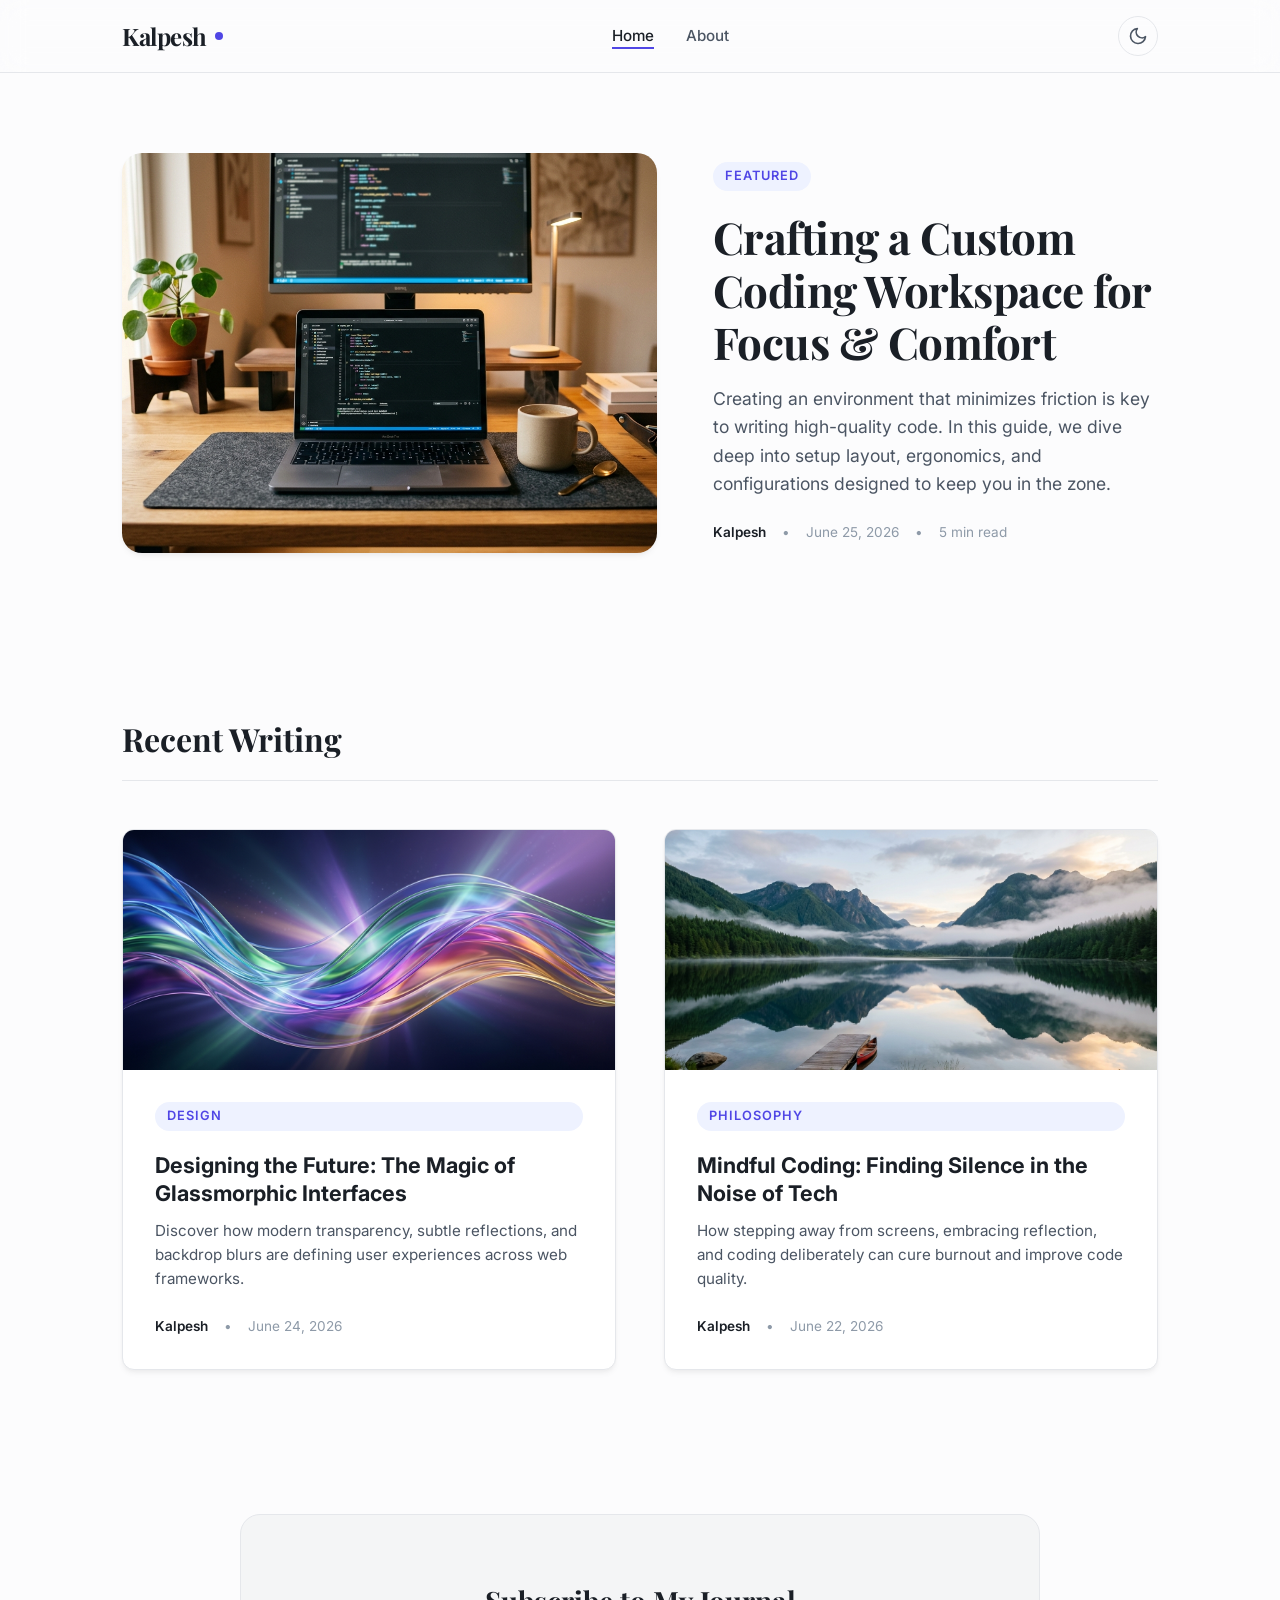
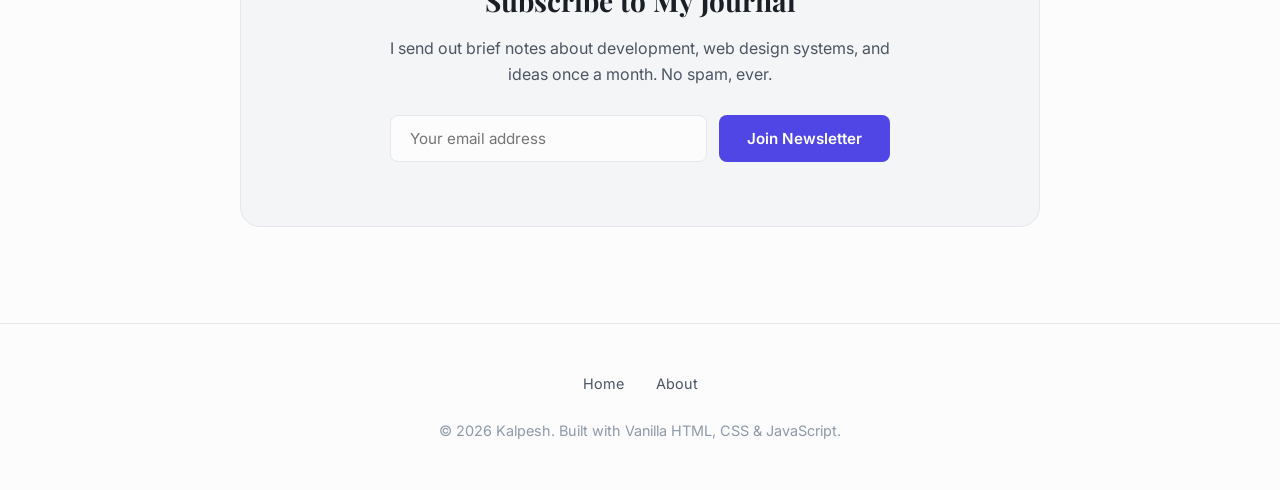
==== index.html @ 5a61e892 "Initial commit: Personal blog site setup with theme toggle" ====
<!DOCTYPE html>
<html lang="en" data-theme="light">
<head>
    <meta charset="UTF-8">
    <meta name="viewport" content="width=device-width, initial-scale=1.0">
    <title>Kalpesh's Journal — Insights & Adventures</title>
    <meta name="description" content="A personal space where I write about technology, coding adventures, minimalist design, and personal growth. Join the journey.">
    
    <!-- CSS Stylesheet -->
    <link rel="stylesheet" href="css/style.css">
</head>
<body>

    <!-- Header & Navigation -->
    <header>
        <div class="container nav-container">
            <a href="index.html" class="logo" id="header-logo">
                Kalpesh<span class="logo-dot"></span>
            </a>
            
            <nav>
                <ul class="nav-links">
                    <li><a href="index.html" class="active">Home</a></li>
                    <li><a href="about.html">About</a></li>
                </ul>
            </nav>
            
            <div class="controls">
                <button class="theme-btn" id="theme-toggle" aria-label="Toggle theme">
                    <!-- Sun Icon (for dark theme) -->
                    <svg class="sun-icon" viewBox="0 0 24 24">
                        <circle cx="12" cy="12" r="5"></circle>
                        <line x1="12" y1="1" x2="12" y2="3"></line>
                        <line x1="12" y1="21" x2="12" y2="23"></line>
                        <line x1="4.22" y1="4.22" x2="5.64" y2="5.64"></line>
                        <line x1="18.36" y1="18.36" x2="19.78" y2="19.78"></line>
                        <line x1="1" y1="12" x2="3" y2="12"></line>
                        <line x1="21" y1="12" x2="23" y2="12"></line>
                        <line x1="4.22" y1="19.78" x2="5.64" y2="18.36"></line>
                        <line x1="18.36" y1="5.64" x2="19.78" y2="4.22"></line>
                    </svg>
                    <!-- Moon Icon (for light theme) -->
                    <svg class="moon-icon" viewBox="0 0 24 24">
                        <path d="M21 12.79A9 9 0 1 1 11.21 3 7 7 0 0 0 21 12.79z"></path>
                    </svg>
                </button>
            </div>
        </div>
    </header>

    <!-- Main Content -->
    <main class="container">
        
        <!-- Featured/Hero Section -->
        <section class="section" id="featured-section">
            <div class="hero-wrapper">
                <div class="hero-img-box">
                    <a href="posts/getting-started.html">
                        <img src="images/featured.jpg" alt="Minimalist Coding Setup" id="featured-img">
                    </a>
                </div>
                <div class="hero-content">
                    <span class="post-meta-tag">Featured</span>
                    <h1><a href="posts/getting-started.html">Crafting a Custom Coding Workspace for Focus & Comfort</a></h1>
                    <p>Creating an environment that minimizes friction is key to writing high-quality code. In this guide, we dive deep into setup layout, ergonomics, and configurations designed to keep you in the zone.</p>
                    <div class="meta-info">
                        <span class="meta-author">Kalpesh</span>
                        <span class="meta-dot">&bull;</span>
                        <span class="meta-date">June 25, 2026</span>
                        <span class="meta-dot">&bull;</span>
                        <span class="meta-read">5 min read</span>
                    </div>
                </div>
            </div>
        </section>

        <!-- Grid Section for Recent Posts -->
        <section class="section" id="recent-posts-section">
            <div class="section-title-wrap">
                <h2 class="section-title">Recent Writing</h2>
            </div>
            
            <div class="posts-grid">
                <!-- Post 1 -->
                <article class="post-card" id="post-card-1">
                    <div class="card-img-box">
                        <a href="posts/designing-future.html">
                            <img src="images/post1.jpg" alt="Abstract designs and light beams" id="post-img-1">
                        </a>
                    </div>
                    <div class="card-body">
                        <span class="post-meta-tag">Design</span>
                        <h3><a href="posts/designing-future.html">Designing the Future: The Magic of Glassmorphic Interfaces</a></h3>
                        <p>Discover how modern transparency, subtle reflections, and backdrop blurs are defining user experiences across web frameworks.</p>
                        <div class="meta-info">
                            <span class="meta-author">Kalpesh</span>
                            <span class="meta-dot">&bull;</span>
                            <span class="meta-date">June 24, 2026</span>
                        </div>
                    </div>
                </article>

                <!-- Post 2 -->
                <article class="post-card" id="post-card-2">
                    <div class="card-img-box">
                        <a href="posts/mindful-coding.html">
                            <img src="images/post2.jpg" alt="Mountain reflecting in lake" id="post-img-2">
                        </a>
                    </div>
                    <div class="card-body">
                        <span class="post-meta-tag">Philosophy</span>
                        <h3><a href="posts/mindful-coding.html">Mindful Coding: Finding Silence in the Noise of Tech</a></h3>
                        <p>How stepping away from screens, embracing reflection, and coding deliberately can cure burnout and improve code quality.</p>
                        <div class="meta-info">
                            <span class="meta-author">Kalpesh</span>
                            <span class="meta-dot">&bull;</span>
                            <span class="meta-date">June 22, 2026</span>
                        </div>
                    </div>
                </article>
            </div>
        </section>

        <!-- Newsletter Subscription -->
        <section class="newsletter-section" id="newsletter-section">
            <h3>Subscribe to My Journal</h3>
            <p>I send out brief notes about development, web design systems, and ideas once a month. No spam, ever.</p>
            <form class="newsletter-form" id="newsletter-form" onsubmit="event.preventDefault(); alert('Thanks for subscribing!'); this.reset();">
                <input type="email" class="newsletter-input" placeholder="Your email address" required aria-label="Email Address">
                <button type="submit" class="btn-primary">Join Newsletter</button>
            </form>
        </section>
        
    </main>

    <!-- Footer -->
    <footer>
        <div class="container">
            <ul class="footer-links">
                <li><a href="index.html">Home</a></li>
                <li><a href="about.html">About</a></li>
            </ul>
            <p>&copy; 2026 Kalpesh. Built with Vanilla HTML, CSS & JavaScript.</p>
        </div>
    </footer>

    <!-- JS Logic -->
    <script src="js/main.js"></script>
</body>
</html>
---- css/style.css ----
/* 
   Central Stylesheet for Personal Blog
   Features: Light & Dark Theme, Fluid Typography, Micro-animations, and Modern Clean Layout
*/

/* --- Google Fonts --- */
@import url('https://fonts.googleapis.com/css2?family=Inter:wght@300;400;500;600;700;800&family=Playfair+Display:ital,wght@0,600;0,700;1,400&display=swap');

/* --- Design Tokens (CSS Variables) --- */
:root {
    /* Fonts */
    --font-sans: 'Inter', -apple-system, BlinkMacSystemFont, "Segoe UI", Roboto, Helvetica, Arial, sans-serif;
    --font-serif: 'Playfair Display', Georgia, Cambria, "Times New Roman", Times, serif;

    /* Light Theme Palette */
    --bg-primary: #fcfcfd;
    --bg-secondary: #f4f5f6;
    --bg-card: #ffffff;
    --text-primary: #1a1f26;
    --text-secondary: #4b5563;
    --text-muted: #8e9aa8;
    --accent: #5046e5;
    --accent-hover: #3b31c4;
    --accent-light: #eef2ff;
    --border-color: #e5e7eb;
    --shadow: 0 4px 6px -1px rgba(0, 0, 0, 0.05), 0 2px 4px -1px rgba(0, 0, 0, 0.03);
    --shadow-hover: 0 20px 25px -5px rgba(0, 0, 0, 0.1), 0 10px 10px -5px rgba(0, 0, 0, 0.04);
    
    /* Layout Constants */
    --radius-sm: 8px;
    --radius-md: 12px;
    --radius-lg: 20px;
    --transition-speed: 0.3s;
    --transition-curve: cubic-bezier(0.16, 1, 0.3, 1);
}

/* Dark Theme Palette overrides */
[data-theme="dark"] {
    --bg-primary: #0a0e17;
    --bg-secondary: #131924;
    --bg-card: #182030;
    --text-primary: #f3f4f6;
    --text-secondary: #9ca3af;
    --text-muted: #6b7280;
    --accent: #818cf8;
    --accent-hover: #6366f1;
    --accent-light: #1e2238;
    --border-color: #242f41;
    --shadow: 0 4px 6px -1px rgba(0, 0, 0, 0.3), 0 2px 4px -1px rgba(0, 0, 0, 0.2);
    --shadow-hover: 0 20px 25px -5px rgba(0, 0, 0, 0.5), 0 10px 10px -5px rgba(0, 0, 0, 0.3);
}

/* --- Base & Reset Styles --- */
* {
    margin: 0;
    padding: 0;
    box-sizing: border-box;
}

body {
    background-color: var(--bg-primary);
    color: var(--text-primary);
    font-family: var(--font-sans);
    line-height: 1.6;
    transition: background-color var(--transition-speed) var(--transition-curve), 
                color var(--transition-speed) var(--transition-curve);
    -webkit-font-smoothing: antialiased;
    overflow-x: hidden;
}

a {
    color: inherit;
    text-decoration: none;
    transition: color var(--transition-speed) var(--transition-curve);
}

img {
    max-width: 100%;
    height: auto;
    display: block;
}

/* --- Layout Structure --- */
.container {
    max-width: 1100px;
    margin: 0 auto;
    padding: 0 2rem;
}

.section {
    padding: 5rem 0;
}

/* --- Header & Navigation --- */
header {
    position: sticky;
    top: 0;
    z-index: 100;
    background-color: rgba(var(--bg-primary), 0.8);
    backdrop-filter: blur(12px);
    -webkit-backdrop-filter: blur(12px);
    border-bottom: 1px solid var(--border-color);
    transition: background-color var(--transition-speed), border-color var(--transition-speed);
}

/* Re-apply background color correctly with alpha using RGB variable if needed, or simply fallback to variable */
header.sticky-scrolled {
    box-shadow: var(--shadow);
}

.nav-container {
    display: flex;
    justify-content: space-between;
    align-items: center;
    height: 4.5rem;
}

.logo {
    font-family: var(--font-serif);
    font-size: 1.5rem;
    font-weight: 700;
    letter-spacing: -0.5px;
    display: flex;
    align-items: center;
    gap: 0.5rem;
}

.logo-dot {
    width: 8px;
    height: 8px;
    background-color: var(--accent);
    border-radius: 50%;
    display: inline-block;
}

.nav-links {
    display: flex;
    align-items: center;
    gap: 2rem;
    list-style: none;
}

.nav-links a {
    font-size: 0.95rem;
    font-weight: 500;
    color: var(--text-secondary);
    position: relative;
    padding: 0.25rem 0;
}

.nav-links a:hover, 
.nav-links a.active {
    color: var(--text-primary);
}

.nav-links a::after {
    content: '';
    position: absolute;
    bottom: 0;
    left: 0;
    width: 0;
    height: 2px;
    background-color: var(--accent);
    transition: width var(--transition-speed) var(--transition-curve);
}

.nav-links a:hover::after, 
.nav-links a.active::after {
    width: 100%;
}

.controls {
    display: flex;
    align-items: center;
    gap: 1rem;
}

/* Theme Toggle Button */
.theme-btn {
    background: none;
    border: 1px solid var(--border-color);
    color: var(--text-secondary);
    cursor: pointer;
    width: 2.5rem;
    height: 2.5rem;
    border-radius: 50%;
    display: flex;
    align-items: center;
    justify-content: center;
    transition: all var(--transition-speed) var(--transition-curve);
}

.theme-btn:hover {
    color: var(--text-primary);
    border-color: var(--text-primary);
    background-color: var(--bg-secondary);
}

.theme-btn svg {
    width: 1.25rem;
    height: 1.25rem;
    fill: none;
    stroke: currentColor;
    stroke-width: 2;
    stroke-linecap: round;
    stroke-linejoin: round;
}

.theme-btn .sun-icon {
    display: none;
}

[data-theme="dark"] .theme-btn .moon-icon {
    display: none;
}

[data-theme="dark"] .theme-btn .sun-icon {
    display: block;
}

/* Mobile Menu Toggle */
.menu-toggle {
    display: none;
    background: none;
    border: none;
    cursor: pointer;
    color: var(--text-primary);
    padding: 0.5rem;
}

/* --- Hero Section (Featured Post) --- */
.hero-wrapper {
    display: grid;
    grid-template-columns: 1.2fr 1fr;
    gap: 3.5rem;
    align-items: center;
}

.hero-img-box {
    border-radius: var(--radius-lg);
    overflow: hidden;
    box-shadow: var(--shadow);
    transition: transform var(--transition-speed) var(--transition-curve);
}

.hero-img-box img {
    width: 100%;
    height: 400px;
    object-fit: cover;
    transition: transform 0.6s var(--transition-curve);
}

.hero-img-box:hover img {
    transform: scale(1.03);
}

.post-meta-tag {
    display: inline-block;
    padding: 0.25rem 0.75rem;
    background-color: var(--accent-light);
    color: var(--accent);
    border-radius: 50px;
    font-size: 0.8rem;
    font-weight: 600;
    text-transform: uppercase;
    letter-spacing: 1px;
    margin-bottom: 1.25rem;
}

.hero-content h1 {
    font-family: var(--font-serif);
    font-size: 2.75rem;
    line-height: 1.2;
    font-weight: 700;
    margin-bottom: 1rem;
    letter-spacing: -0.5px;
}

.hero-content h1 a:hover {
    color: var(--accent);
}

.hero-content p {
    color: var(--text-secondary);
    font-size: 1.1rem;
    margin-bottom: 1.5rem;
}

.meta-info {
    display: flex;
    align-items: center;
    gap: 1rem;
    font-size: 0.85rem;
    color: var(--text-muted);
}

.meta-author {
    font-weight: 600;
    color: var(--text-primary);
}

/* --- Grid Section (Recent Posts) --- */
.section-title-wrap {
    display: flex;
    justify-content: space-between;
    align-items: flex-end;
    margin-bottom: 3rem;
    border-bottom: 1px solid var(--border-color);
    padding-bottom: 1rem;
}

.section-title {
    font-family: var(--font-serif);
    font-size: 2rem;
    font-weight: 700;
    position: relative;
}

.posts-grid {
    display: grid;
    grid-template-columns: repeat(2, 1fr);
    gap: 3rem;
}

.post-card {
    display: flex;
    flex-direction: column;
    background-color: var(--bg-card);
    border: 1px solid var(--border-color);
    border-radius: var(--radius-md);
    overflow: hidden;
    box-shadow: var(--shadow);
    transition: all var(--transition-speed) var(--transition-curve);
}

.post-card:hover {
    transform: translateY(-8px);
    box-shadow: var(--shadow-hover);
    border-color: transparent;
}

.card-img-box {
    overflow: hidden;
    height: 240px;
    position: relative;
}

.card-img-box img {
    width: 100%;
    height: 100%;
    object-fit: cover;
    transition: transform 0.5s var(--transition-curve);
}

.post-card:hover .card-img-box img {
    transform: scale(1.05);
}

.card-body {
    padding: 2rem;
    display: flex;
    flex-direction: column;
    flex-grow: 1;
}

.card-body h3 {
    font-family: var(--font-sans);
    font-size: 1.35rem;
    font-weight: 700;
    line-height: 1.3;
    margin-bottom: 0.75rem;
}

.card-body h3 a:hover {
    color: var(--accent);
}

.card-body p {
    color: var(--text-secondary);
    font-size: 0.95rem;
    margin-bottom: 1.5rem;
    flex-grow: 1;
}

/* --- About Page Layout --- */
.about-wrapper {
    display: grid;
    grid-template-columns: 1fr 1.5fr;
    gap: 4rem;
    align-items: flex-start;
}

.about-img-box {
    border-radius: var(--radius-lg);
    overflow: hidden;
    box-shadow: var(--shadow);
    position: sticky;
    top: 6rem;
}

.about-content h2 {
    font-family: var(--font-serif);
    font-size: 2.5rem;
    margin-bottom: 1.5rem;
}

.about-content p {
    color: var(--text-secondary);
    font-size: 1.1rem;
    margin-bottom: 1.5rem;
}

.about-stats {
    display: grid;
    grid-template-columns: repeat(3, 1fr);
    gap: 2rem;
    margin-top: 3rem;
    border-top: 1px solid var(--border-color);
    padding-top: 2rem;
}

.stat-item h4 {
    font-size: 2rem;
    font-weight: 800;
    color: var(--accent);
}

.stat-item p {
    font-size: 0.9rem;
    color: var(--text-muted);
    margin-top: 0.25rem;
}

/* --- Post Article Page --- */
.article-header {
    text-align: center;
    padding: 4rem 0 2rem 0;
    max-width: 800px;
    margin: 0 auto;
}

.article-header h1 {
    font-family: var(--font-serif);
    font-size: 3.25rem;
    line-height: 1.15;
    margin-bottom: 1.5rem;
    letter-spacing: -1px;
}

.article-header .meta-info {
    justify-content: center;
}

.article-hero-img {
    border-radius: var(--radius-lg);
    overflow: hidden;
    box-shadow: var(--shadow);
    margin-bottom: 3.5rem;
}

.article-hero-img img {
    width: 100%;
    max-height: 500px;
    object-fit: cover;
}

.article-body {
    max-width: 740px;
    margin: 0 auto;
    font-size: 1.125rem;
    line-height: 1.8;
    color: var(--text-secondary);
}

.article-body p {
    margin-bottom: 1.75rem;
}

.article-body h2, 
.article-body h3 {
    color: var(--text-primary);
    font-weight: 700;
    margin-top: 2.5rem;
    margin-bottom: 1rem;
}

.article-body h2 {
    font-family: var(--font-serif);
    font-size: 2rem;
    border-bottom: 1px solid var(--border-color);
    padding-bottom: 0.5rem;
}

.article-body h3 {
    font-size: 1.5rem;
}

.article-body blockquote {
    font-family: var(--font-serif);
    font-style: italic;
    font-size: 1.35rem;
    border-left: 4px solid var(--accent);
    padding-left: 1.5rem;
    margin: 2.5rem 0;
    color: var(--text-primary);
}

.article-body pre {
    background-color: var(--bg-secondary);
    padding: 1.5rem;
    border-radius: var(--radius-sm);
    overflow-x: auto;
    font-size: 0.95rem;
    border: 1px solid var(--border-color);
    margin: 2rem 0;
}

.article-body code {
    font-family: ui-monospace, SFMono-Regular, Menlo, Monaco, Consolas, monospace;
    font-size: 0.9em;
    background-color: var(--bg-secondary);
    padding: 0.15rem 0.35rem;
    border-radius: 4px;
}

.article-body pre code {
    background: none;
    padding: 0;
    font-size: inherit;
}

.article-body ul, 
.article-body ol {
    margin-bottom: 1.75rem;
    padding-left: 1.5rem;
}

.article-body li {
    margin-bottom: 0.5rem;
}

/* --- Footer & Newsletter --- */
.newsletter-section {
    background-color: var(--bg-secondary);
    border-radius: var(--radius-lg);
    padding: 4rem;
    text-align: center;
    max-width: 800px;
    margin: 4rem auto 0 auto;
    border: 1px solid var(--border-color);
}

.newsletter-section h3 {
    font-family: var(--font-serif);
    font-size: 1.75rem;
    margin-bottom: 0.75rem;
}

.newsletter-section p {
    color: var(--text-secondary);
    margin-bottom: 1.75rem;
    max-width: 500px;
    margin-left: auto;
    margin-right: auto;
}

.newsletter-form {
    display: flex;
    gap: 0.75rem;
    max-width: 500px;
    margin: 0 auto;
}

.newsletter-input {
    flex-grow: 1;
    padding: 0.8rem 1.2rem;
    border-radius: var(--radius-sm);
    border: 1px solid var(--border-color);
    background-color: var(--bg-primary);
    color: var(--text-primary);
    font-family: var(--font-sans);
    font-size: 0.95rem;
    transition: all var(--transition-speed) var(--transition-curve);
}

.newsletter-input:focus {
    outline: none;
    border-color: var(--accent);
    box-shadow: 0 0 0 3px rgba(80, 70, 229, 0.15);
}

.btn-primary {
    background-color: var(--accent);
    color: #ffffff;
    border: none;
    padding: 0.8rem 1.75rem;
    border-radius: var(--radius-sm);
    font-weight: 600;
    cursor: pointer;
    font-family: var(--font-sans);
    font-size: 0.95rem;
    transition: background-color var(--transition-speed) var(--transition-curve),
                transform var(--transition-speed) var(--transition-curve);
}

.btn-primary:hover {
    background-color: var(--accent-hover);
    transform: translateY(-1px);
}

footer {
    border-top: 1px solid var(--border-color);
    padding: 3rem 0;
    margin-top: 6rem;
    text-align: center;
    color: var(--text-muted);
    font-size: 0.9rem;
}

.footer-links {
    display: flex;
    justify-content: center;
    gap: 2rem;
    list-style: none;
    margin-bottom: 1.5rem;
}

.footer-links a {
    color: var(--text-secondary);
}

.footer-links a:hover {
    color: var(--text-primary);
}

/* --- Responsive Adaptations --- */
@media (max-width: 900px) {
    .hero-wrapper {
        grid-template-columns: 1fr;
        gap: 2rem;
    }
    
    .hero-img-box img {
        height: 300px;
    }
    
    .posts-grid {
        grid-template-columns: 1fr;
        gap: 2.5rem;
    }
    
    .about-wrapper {
        grid-template-columns: 1fr;
        gap: 2.5rem;
    }
    
    .about-img-box {
        position: relative;
        top: 0;
        max-width: 400px;
        margin: 0 auto;
    }
}

@media (max-width: 600px) {
    .container {
        padding: 0 1.25rem;
    }
    
    .section {
        padding: 3.5rem 0;
    }
    
    .hero-content h1 {
        font-size: 2.2rem;
    }
    
    .article-header h1 {
        font-size: 2.4rem;
    }
    
    .newsletter-section {
        padding: 2rem;
    }
    
    .newsletter-form {
        flex-direction: column;
    }
    
    .nav-links {
        display: none; /* In a production layout, we can build a mobile menu toggle toggle */
    }
    
    .menu-toggle {
        display: block;
    }
}
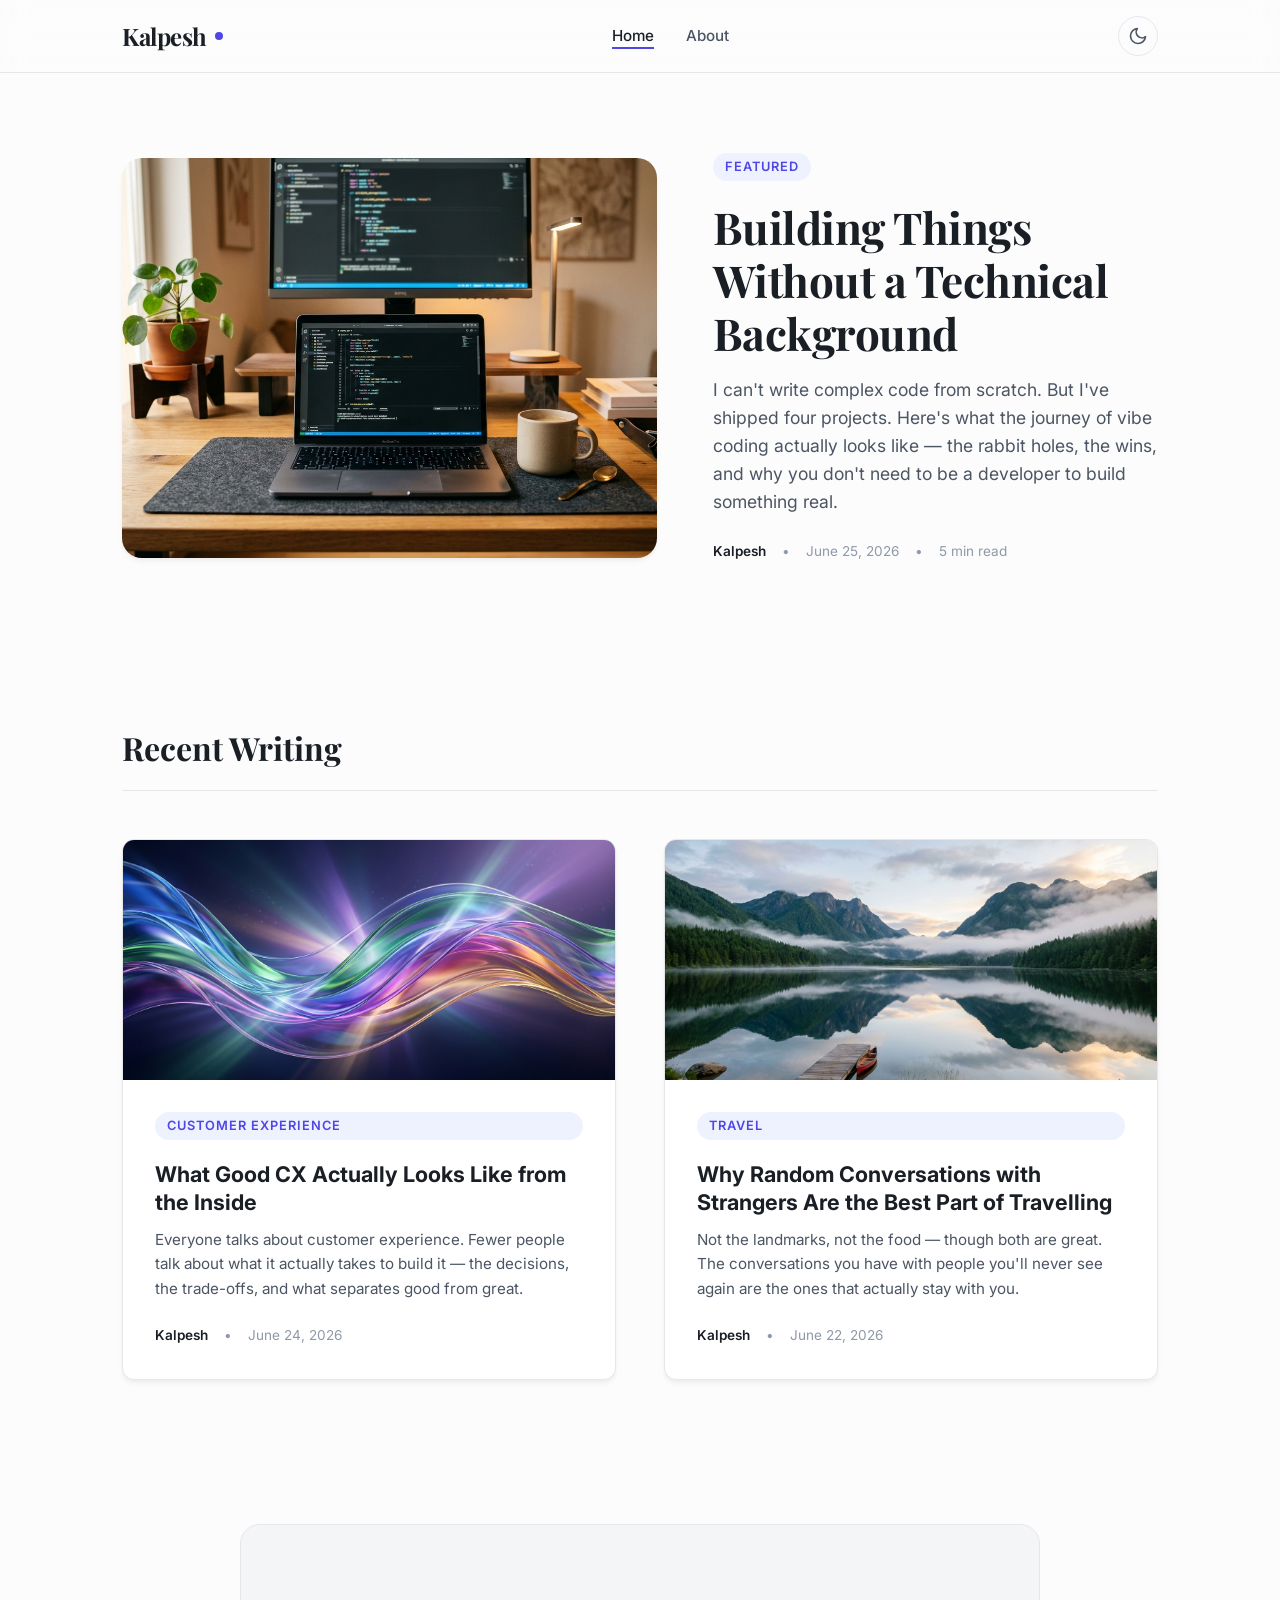
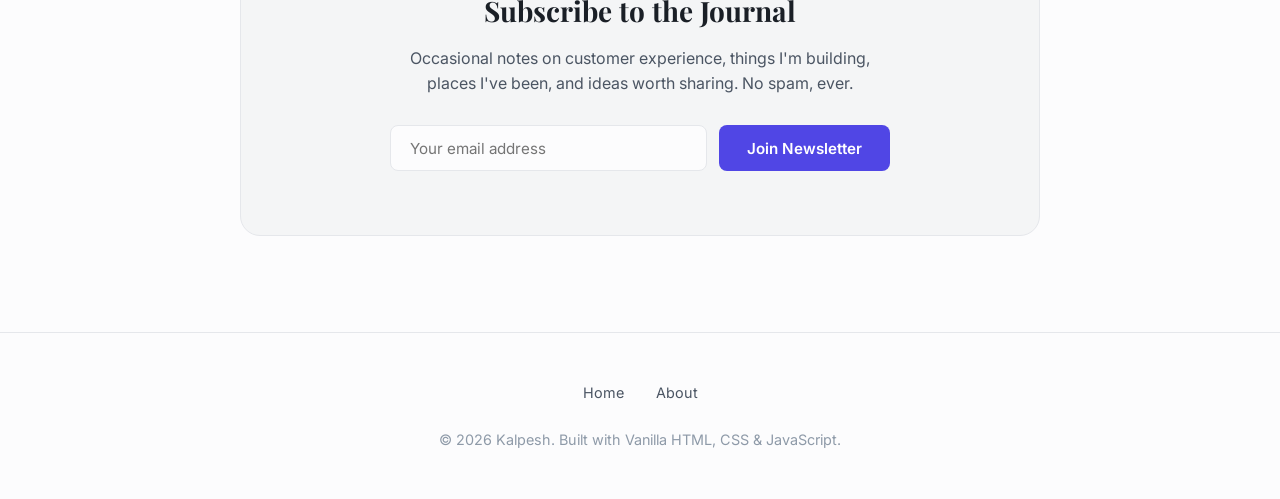
==== commit b26f29dc: "Update site with real bio, stats, and post topics Replace all placeholder content with actual detail" ====
--- a/index.html
+++ b/index.html
@@ -3,8 +3,8 @@
 <head>
     <meta charset="UTF-8">
     <meta name="viewport" content="width=device-width, initial-scale=1.0">
-    <title>Kalpesh's Journal — Insights & Adventures</title>
-    <meta name="description" content="A personal space where I write about technology, coding adventures, minimalist design, and personal growth. Join the journey.">
+    <title>Kalpesh Gohil — Journal</title>
+    <meta name="description" content="A personal space where I write about customer experience, vibe coding, travel, and lessons from everyday life.">
     
     <!-- CSS Stylesheet -->
     <link rel="stylesheet" href="css/style.css">
@@ -61,8 +61,8 @@
                 </div>
                 <div class="hero-content">
                     <span class="post-meta-tag">Featured</span>
-                    <h1><a href="posts/getting-started.html">Crafting a Custom Coding Workspace for Focus & Comfort</a></h1>
-                    <p>Creating an environment that minimizes friction is key to writing high-quality code. In this guide, we dive deep into setup layout, ergonomics, and configurations designed to keep you in the zone.</p>
+                    <h1><a href="posts/getting-started.html">Building Things Without a Technical Background</a></h1>
+                    <p>I can't write complex code from scratch. But I've shipped four projects. Here's what the journey of vibe coding actually looks like — the rabbit holes, the wins, and why you don't need to be a developer to build something real.</p>
                     <div class="meta-info">
                         <span class="meta-author">Kalpesh</span>
                         <span class="meta-dot">&bull;</span>
@@ -85,13 +85,13 @@
                 <article class="post-card" id="post-card-1">
                     <div class="card-img-box">
                         <a href="posts/designing-future.html">
-                            <img src="images/post1.jpg" alt="Abstract designs and light beams" id="post-img-1">
+                            <img src="images/post1.jpg" alt="Customer experience at work" id="post-img-1">
                         </a>
                     </div>
                     <div class="card-body">
-                        <span class="post-meta-tag">Design</span>
-                        <h3><a href="posts/designing-future.html">Designing the Future: The Magic of Glassmorphic Interfaces</a></h3>
-                        <p>Discover how modern transparency, subtle reflections, and backdrop blurs are defining user experiences across web frameworks.</p>
+                        <span class="post-meta-tag">Customer Experience</span>
+                        <h3><a href="posts/designing-future.html">What Good CX Actually Looks Like from the Inside</a></h3>
+                        <p>Everyone talks about customer experience. Fewer people talk about what it actually takes to build it — the decisions, the trade-offs, and what separates good from great.</p>
                         <div class="meta-info">
                             <span class="meta-author">Kalpesh</span>
                             <span class="meta-dot">&bull;</span>
@@ -104,13 +104,13 @@
                 <article class="post-card" id="post-card-2">
                     <div class="card-img-box">
                         <a href="posts/mindful-coding.html">
-                            <img src="images/post2.jpg" alt="Mountain reflecting in lake" id="post-img-2">
+                            <img src="images/post2.jpg" alt="Travel and new places" id="post-img-2">
                         </a>
                     </div>
                     <div class="card-body">
-                        <span class="post-meta-tag">Philosophy</span>
-                        <h3><a href="posts/mindful-coding.html">Mindful Coding: Finding Silence in the Noise of Tech</a></h3>
-                        <p>How stepping away from screens, embracing reflection, and coding deliberately can cure burnout and improve code quality.</p>
+                        <span class="post-meta-tag">Travel</span>
+                        <h3><a href="posts/mindful-coding.html">Why Random Conversations with Strangers Are the Best Part of Travelling</a></h3>
+                        <p>Not the landmarks, not the food — though both are great. The conversations you have with people you'll never see again are the ones that actually stay with you.</p>
                         <div class="meta-info">
                             <span class="meta-author">Kalpesh</span>
                             <span class="meta-dot">&bull;</span>
@@ -123,8 +123,8 @@
 
         <!-- Newsletter Subscription -->
         <section class="newsletter-section" id="newsletter-section">
-            <h3>Subscribe to My Journal</h3>
-            <p>I send out brief notes about development, web design systems, and ideas once a month. No spam, ever.</p>
+            <h3>Subscribe to the Journal</h3>
+            <p>Occasional notes on customer experience, things I'm building, places I've been, and ideas worth sharing. No spam, ever.</p>
             <form class="newsletter-form" id="newsletter-form" onsubmit="event.preventDefault(); alert('Thanks for subscribing!'); this.reset();">
                 <input type="email" class="newsletter-input" placeholder="Your email address" required aria-label="Email Address">
                 <button type="submit" class="btn-primary">Join Newsletter</button>
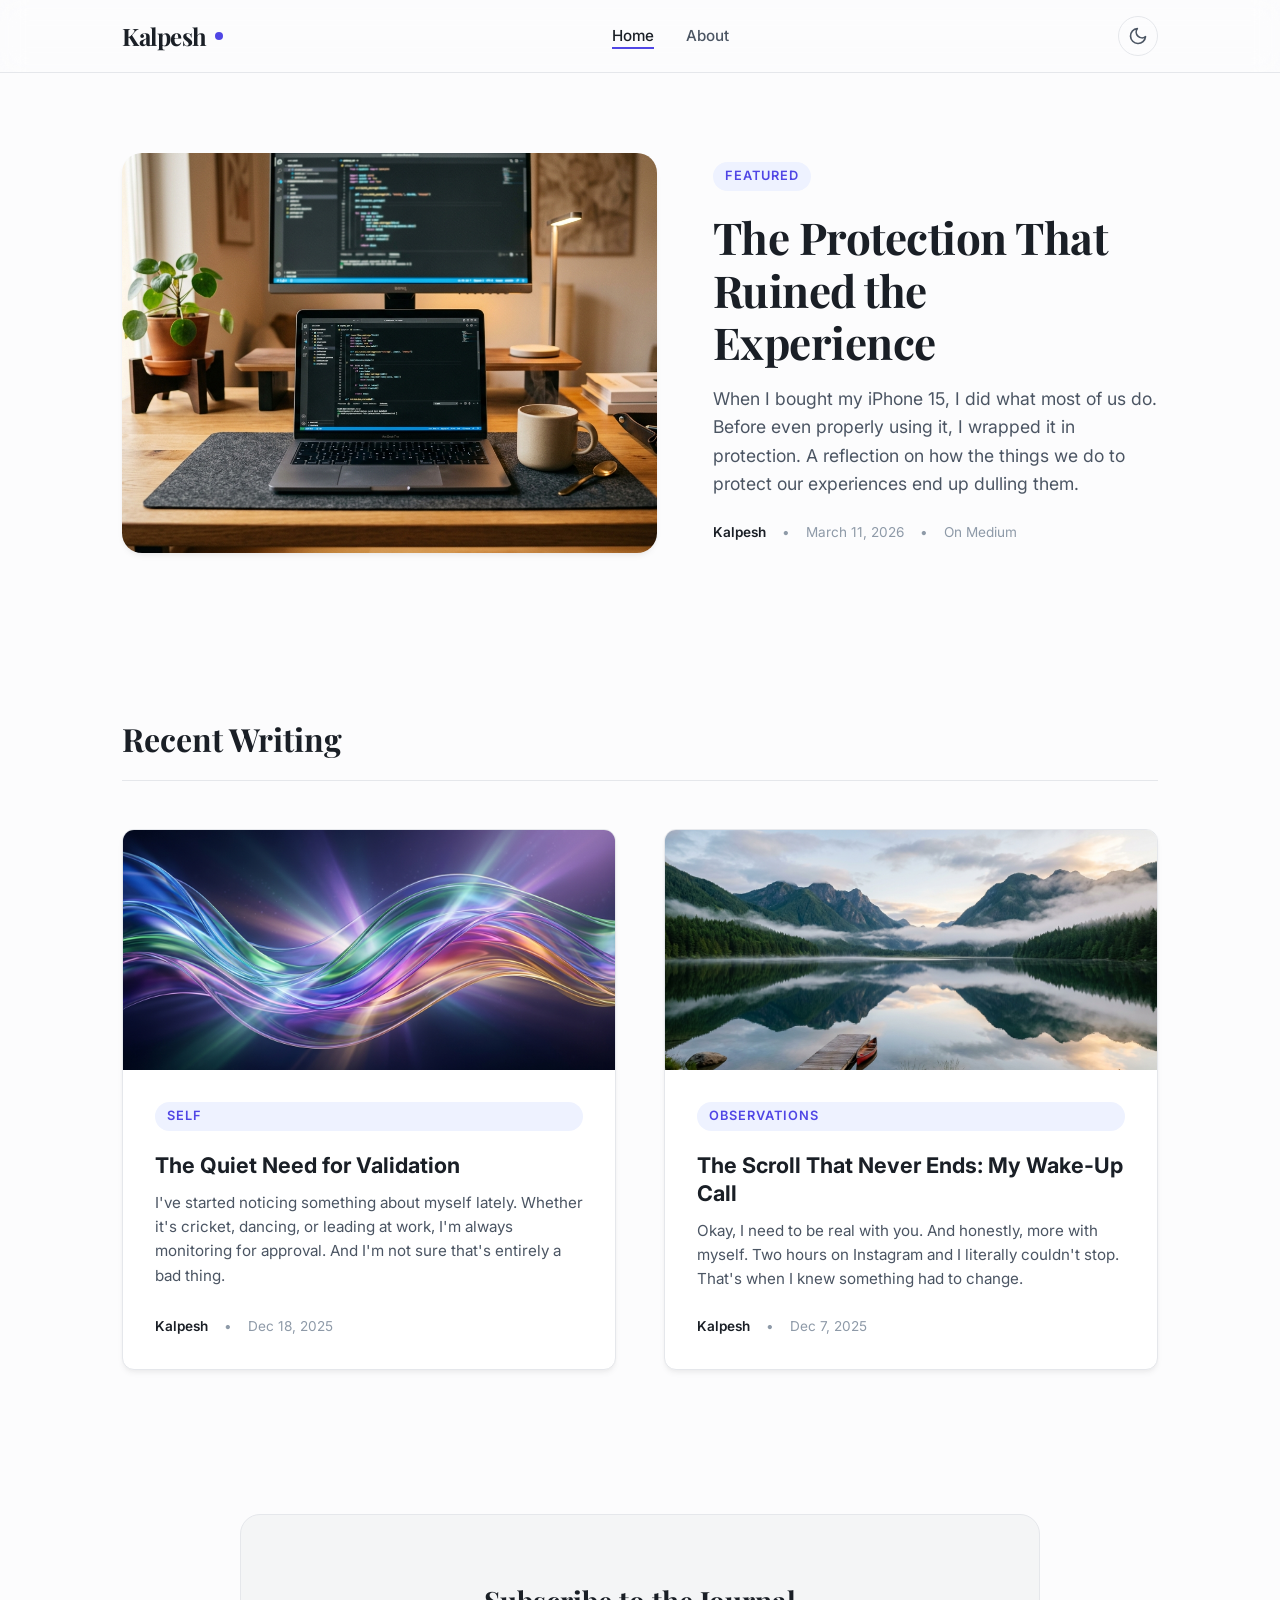
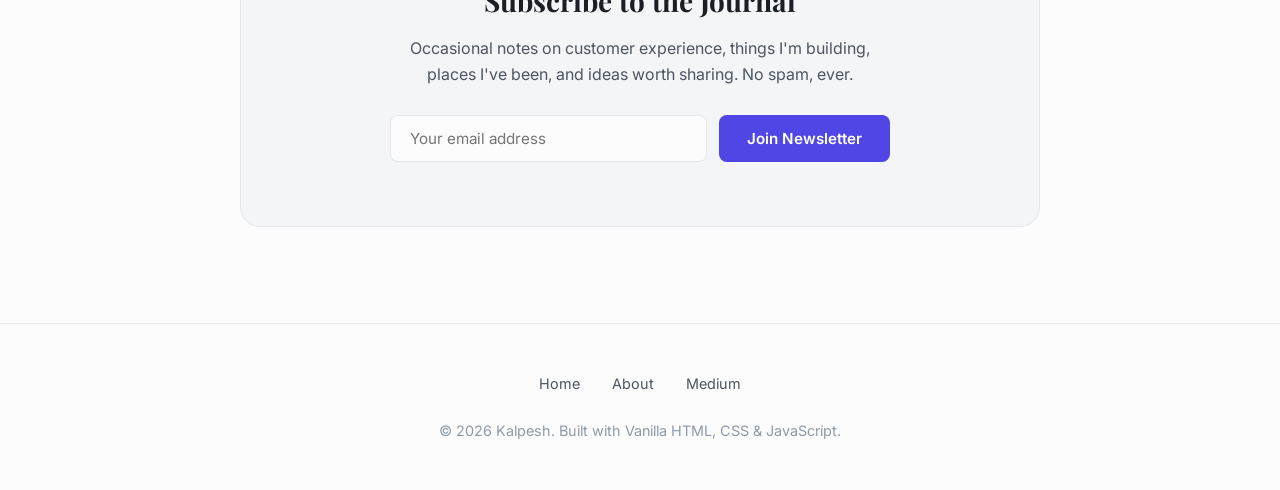
==== commit 320e501b: "Replace placeholder posts with real Medium articles All three post cards now link to actual publishe" ====
--- a/index.html
+++ b/index.html
@@ -55,20 +55,20 @@
         <section class="section" id="featured-section">
             <div class="hero-wrapper">
                 <div class="hero-img-box">
-                    <a href="posts/getting-started.html">
-                        <img src="images/featured.jpg" alt="Minimalist Coding Setup" id="featured-img">
+                    <a href="https://medium.com/@kalpesh.gohil.21/the-protection-that-ruined-the-experience-d6499d2f199c" target="_blank" rel="noopener">
+                        <img src="images/featured.jpg" alt="The Protection That Ruined the Experience" id="featured-img">
                     </a>
                 </div>
                 <div class="hero-content">
                     <span class="post-meta-tag">Featured</span>
-                    <h1><a href="posts/getting-started.html">Building Things Without a Technical Background</a></h1>
-                    <p>I can't write complex code from scratch. But I've shipped four projects. Here's what the journey of vibe coding actually looks like — the rabbit holes, the wins, and why you don't need to be a developer to build something real.</p>
+                    <h1><a href="https://medium.com/@kalpesh.gohil.21/the-protection-that-ruined-the-experience-d6499d2f199c" target="_blank" rel="noopener">The Protection That Ruined the Experience</a></h1>
+                    <p>When I bought my iPhone 15, I did what most of us do. Before even properly using it, I wrapped it in protection. A reflection on how the things we do to protect our experiences end up dulling them.</p>
                     <div class="meta-info">
                         <span class="meta-author">Kalpesh</span>
                         <span class="meta-dot">&bull;</span>
-                        <span class="meta-date">June 25, 2026</span>
+                        <span class="meta-date">March 11, 2026</span>
                         <span class="meta-dot">&bull;</span>
-                        <span class="meta-read">5 min read</span>
+                        <span class="meta-read">On Medium</span>
                     </div>
                 </div>
             </div>
@@ -84,18 +84,18 @@
                 <!-- Post 1 -->
                 <article class="post-card" id="post-card-1">
                     <div class="card-img-box">
-                        <a href="posts/designing-future.html">
-                            <img src="images/post1.jpg" alt="Customer experience at work" id="post-img-1">
+                        <a href="https://medium.com/@kalpesh.gohil.21/the-quiet-need-for-validation-a9c1c6e0233a" target="_blank" rel="noopener">
+                            <img src="images/post1.jpg" alt="The Quiet Need for Validation" id="post-img-1">
                         </a>
                     </div>
                     <div class="card-body">
-                        <span class="post-meta-tag">Customer Experience</span>
-                        <h3><a href="posts/designing-future.html">What Good CX Actually Looks Like from the Inside</a></h3>
-                        <p>Everyone talks about customer experience. Fewer people talk about what it actually takes to build it — the decisions, the trade-offs, and what separates good from great.</p>
+                        <span class="post-meta-tag">Self</span>
+                        <h3><a href="https://medium.com/@kalpesh.gohil.21/the-quiet-need-for-validation-a9c1c6e0233a" target="_blank" rel="noopener">The Quiet Need for Validation</a></h3>
+                        <p>I've started noticing something about myself lately. Whether it's cricket, dancing, or leading at work, I'm always monitoring for approval. And I'm not sure that's entirely a bad thing.</p>
                         <div class="meta-info">
                             <span class="meta-author">Kalpesh</span>
                             <span class="meta-dot">&bull;</span>
-                            <span class="meta-date">June 24, 2026</span>
+                            <span class="meta-date">Dec 18, 2025</span>
                         </div>
                     </div>
                 </article>
@@ -103,18 +103,18 @@
                 <!-- Post 2 -->
                 <article class="post-card" id="post-card-2">
                     <div class="card-img-box">
-                        <a href="posts/mindful-coding.html">
-                            <img src="images/post2.jpg" alt="Travel and new places" id="post-img-2">
+                        <a href="https://medium.com/@kalpesh.gohil.21/the-scroll-that-never-ends-my-wake-up-call-cc5c2251f2a0" target="_blank" rel="noopener">
+                            <img src="images/post2.jpg" alt="The Scroll That Never Ends" id="post-img-2">
                         </a>
                     </div>
                     <div class="card-body">
-                        <span class="post-meta-tag">Travel</span>
-                        <h3><a href="posts/mindful-coding.html">Why Random Conversations with Strangers Are the Best Part of Travelling</a></h3>
-                        <p>Not the landmarks, not the food — though both are great. The conversations you have with people you'll never see again are the ones that actually stay with you.</p>
+                        <span class="post-meta-tag">Observations</span>
+                        <h3><a href="https://medium.com/@kalpesh.gohil.21/the-scroll-that-never-ends-my-wake-up-call-cc5c2251f2a0" target="_blank" rel="noopener">The Scroll That Never Ends: My Wake-Up Call</a></h3>
+                        <p>Okay, I need to be real with you. And honestly, more with myself. Two hours on Instagram and I literally couldn't stop. That's when I knew something had to change.</p>
                         <div class="meta-info">
                             <span class="meta-author">Kalpesh</span>
                             <span class="meta-dot">&bull;</span>
-                            <span class="meta-date">June 22, 2026</span>
+                            <span class="meta-date">Dec 7, 2025</span>
                         </div>
                     </div>
                 </article>
@@ -139,6 +139,7 @@
             <ul class="footer-links">
                 <li><a href="index.html">Home</a></li>
                 <li><a href="about.html">About</a></li>
+                <li><a href="https://medium.com/@kalpesh.gohil.21" target="_blank" rel="noopener">Medium</a></li>
             </ul>
             <p>&copy; 2026 Kalpesh. Built with Vanilla HTML, CSS & JavaScript.</p>
         </div>
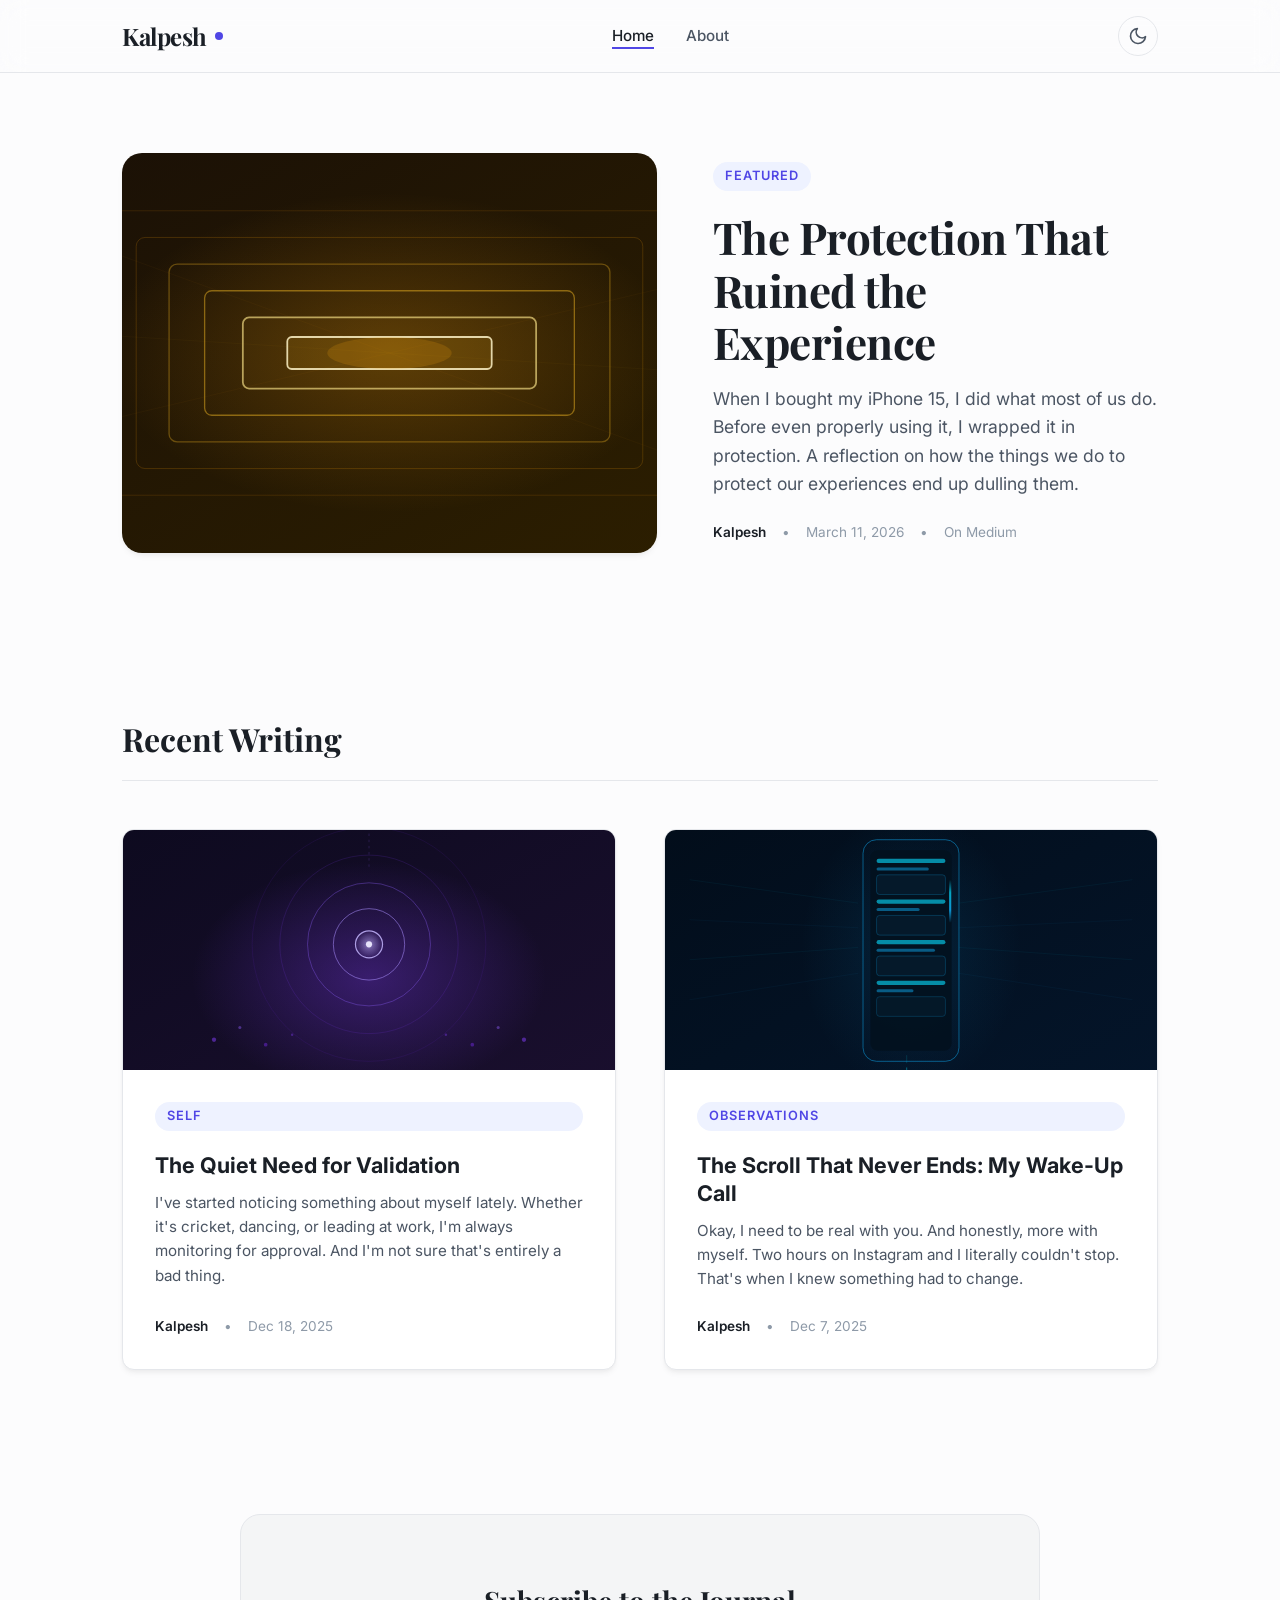
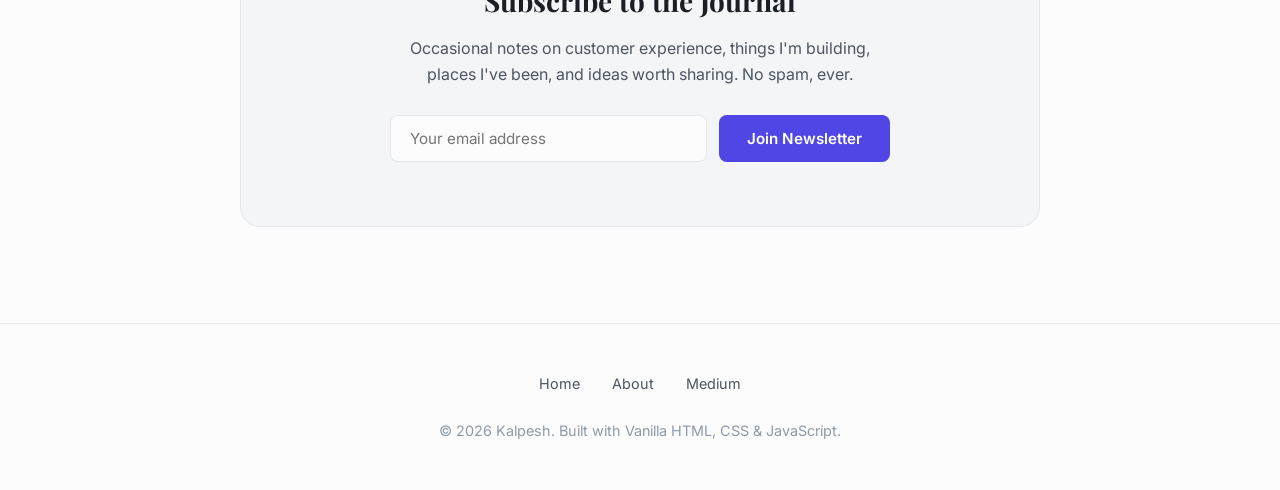
==== commit 4c421061: "Add real blog posts with abstract SVG images All three Medium articles now hosted locally with full " ====
--- a/index.html
+++ b/index.html
@@ -55,13 +55,13 @@
         <section class="section" id="featured-section">
             <div class="hero-wrapper">
                 <div class="hero-img-box">
-                    <a href="https://medium.com/@kalpesh.gohil.21/the-protection-that-ruined-the-experience-d6499d2f199c" target="_blank" rel="noopener">
-                        <img src="images/featured.jpg" alt="The Protection That Ruined the Experience" id="featured-img">
+                    <a href="posts/getting-started.html">
+                        <img src="images/img-protection.svg" alt="The Protection That Ruined the Experience" id="featured-img">
                     </a>
                 </div>
                 <div class="hero-content">
                     <span class="post-meta-tag">Featured</span>
-                    <h1><a href="https://medium.com/@kalpesh.gohil.21/the-protection-that-ruined-the-experience-d6499d2f199c" target="_blank" rel="noopener">The Protection That Ruined the Experience</a></h1>
+                    <h1><a href="posts/getting-started.html">The Protection That Ruined the Experience</a></h1>
                     <p>When I bought my iPhone 15, I did what most of us do. Before even properly using it, I wrapped it in protection. A reflection on how the things we do to protect our experiences end up dulling them.</p>
                     <div class="meta-info">
                         <span class="meta-author">Kalpesh</span>
@@ -84,13 +84,13 @@
                 <!-- Post 1 -->
                 <article class="post-card" id="post-card-1">
                     <div class="card-img-box">
-                        <a href="https://medium.com/@kalpesh.gohil.21/the-quiet-need-for-validation-a9c1c6e0233a" target="_blank" rel="noopener">
-                            <img src="images/post1.jpg" alt="The Quiet Need for Validation" id="post-img-1">
+                        <a href="posts/designing-future.html">
+                            <img src="images/img-validation.svg" alt="The Quiet Need for Validation" id="post-img-1">
                         </a>
                     </div>
                     <div class="card-body">
                         <span class="post-meta-tag">Self</span>
-                        <h3><a href="https://medium.com/@kalpesh.gohil.21/the-quiet-need-for-validation-a9c1c6e0233a" target="_blank" rel="noopener">The Quiet Need for Validation</a></h3>
+                        <h3><a href="posts/designing-future.html">The Quiet Need for Validation</a></h3>
                         <p>I've started noticing something about myself lately. Whether it's cricket, dancing, or leading at work, I'm always monitoring for approval. And I'm not sure that's entirely a bad thing.</p>
                         <div class="meta-info">
                             <span class="meta-author">Kalpesh</span>
@@ -103,13 +103,13 @@
                 <!-- Post 2 -->
                 <article class="post-card" id="post-card-2">
                     <div class="card-img-box">
-                        <a href="https://medium.com/@kalpesh.gohil.21/the-scroll-that-never-ends-my-wake-up-call-cc5c2251f2a0" target="_blank" rel="noopener">
-                            <img src="images/post2.jpg" alt="The Scroll That Never Ends" id="post-img-2">
+                        <a href="posts/mindful-coding.html">
+                            <img src="images/img-scroll.svg" alt="The Scroll That Never Ends" id="post-img-2">
                         </a>
                     </div>
                     <div class="card-body">
                         <span class="post-meta-tag">Observations</span>
-                        <h3><a href="https://medium.com/@kalpesh.gohil.21/the-scroll-that-never-ends-my-wake-up-call-cc5c2251f2a0" target="_blank" rel="noopener">The Scroll That Never Ends: My Wake-Up Call</a></h3>
+                        <h3><a href="posts/mindful-coding.html">The Scroll That Never Ends: My Wake-Up Call</a></h3>
                         <p>Okay, I need to be real with you. And honestly, more with myself. Two hours on Instagram and I literally couldn't stop. That's when I knew something had to change.</p>
                         <div class="meta-info">
                             <span class="meta-author">Kalpesh</span>
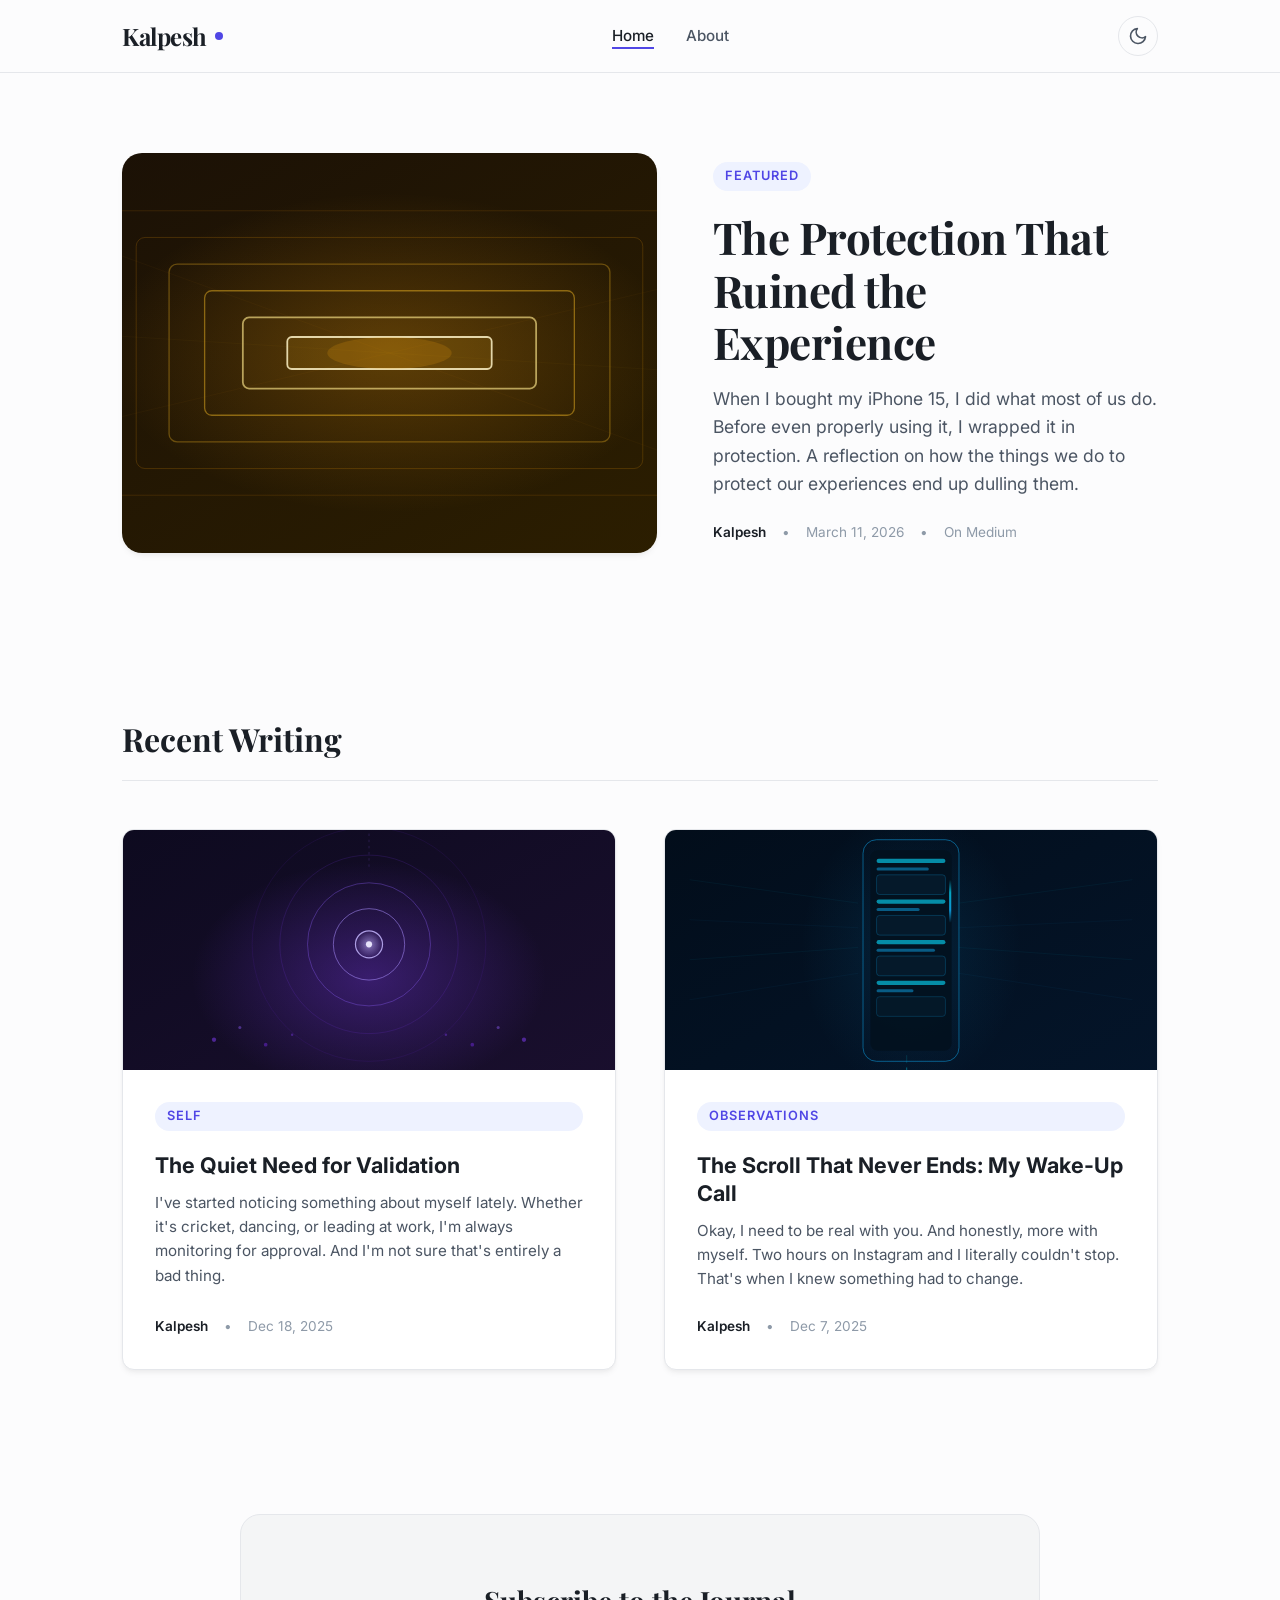
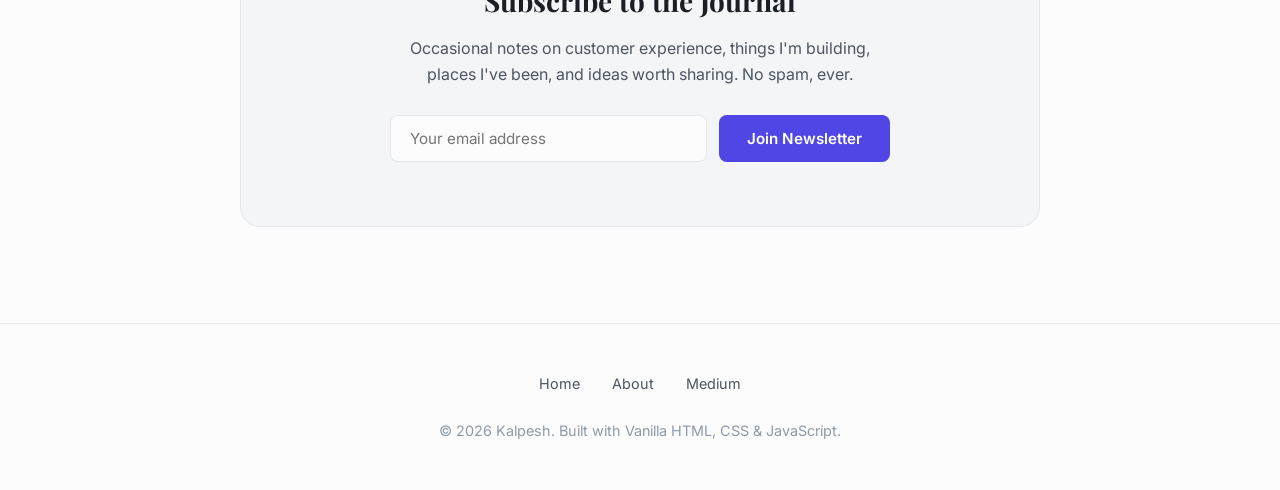
==== commit 235e488d: "Add favicon to all pages SVG favicon with purple K and white dot, matching the site logo branding.  " ====
--- a/index.html
+++ b/index.html
@@ -7,6 +7,7 @@
     <meta name="description" content="A personal space where I write about customer experience, vibe coding, travel, and lessons from everyday life.">
     
     <!-- CSS Stylesheet -->
+    <link rel="icon" type="image/svg+xml" href="favicon.svg">
     <link rel="stylesheet" href="css/style.css">
 </head>
 <body>
--- a/css/style.css
+++ b/css/style.css
@@ -51,6 +51,10 @@
 }
 
 /* --- Base & Reset Styles --- */
+html {
+    scroll-padding-top: 5rem;
+}
+
 * {
     margin: 0;
     padding: 0;
@@ -96,7 +100,7 @@
     position: sticky;
     top: 0;
     z-index: 100;
-    background-color: rgba(var(--bg-primary), 0.8);
+    background-color: var(--bg-primary);
     backdrop-filter: blur(12px);
     -webkit-backdrop-filter: blur(12px);
     border-bottom: 1px solid var(--border-color);
@@ -432,19 +436,24 @@
 }
 
 /* --- Post Article Page --- */
+#article-section {
+    padding-top: 2.5rem;
+    padding-bottom: 5rem;
+}
+
 .article-header {
     text-align: center;
-    padding: 4rem 0 2rem 0;
-    max-width: 800px;
+    padding: 0 0 2.5rem 0;
+    max-width: 760px;
     margin: 0 auto;
 }
 
 .article-header h1 {
     font-family: var(--font-serif);
-    font-size: 3.25rem;
-    line-height: 1.15;
-    margin-bottom: 1.5rem;
-    letter-spacing: -1px;
+    font-size: 2.75rem;
+    line-height: 1.2;
+    margin-bottom: 1.25rem;
+    letter-spacing: -0.5px;
 }
 
 .article-header .meta-info {
@@ -455,33 +464,41 @@
     border-radius: var(--radius-lg);
     overflow: hidden;
     box-shadow: var(--shadow);
-    margin-bottom: 3.5rem;
+    margin-bottom: 3rem;
 }
 
 .article-hero-img img {
     width: 100%;
-    max-height: 500px;
+    max-height: 420px;
     object-fit: cover;
 }
 
 .article-body {
-    max-width: 740px;
+    max-width: 680px;
     margin: 0 auto;
-    font-size: 1.125rem;
-    line-height: 1.8;
+    font-size: 1.075rem;
+    line-height: 1.75;
     color: var(--text-secondary);
 }
 
 .article-body p {
-    margin-bottom: 1.75rem;
-}
-
-.article-body h2, 
+    margin-bottom: 1rem;
+}
+
+.article-body p + p {
+    margin-top: 0;
+}
+
+.article-body p:has(em):not(:has(strong)) {
+    margin-bottom: 0.4rem;
+}
+
+.article-body h2,
 .article-body h3 {
     color: var(--text-primary);
     font-weight: 700;
-    margin-top: 2.5rem;
-    margin-bottom: 1rem;
+    margin-top: 2.25rem;
+    margin-bottom: 0.75rem;
 }
 
 .article-body h2 {
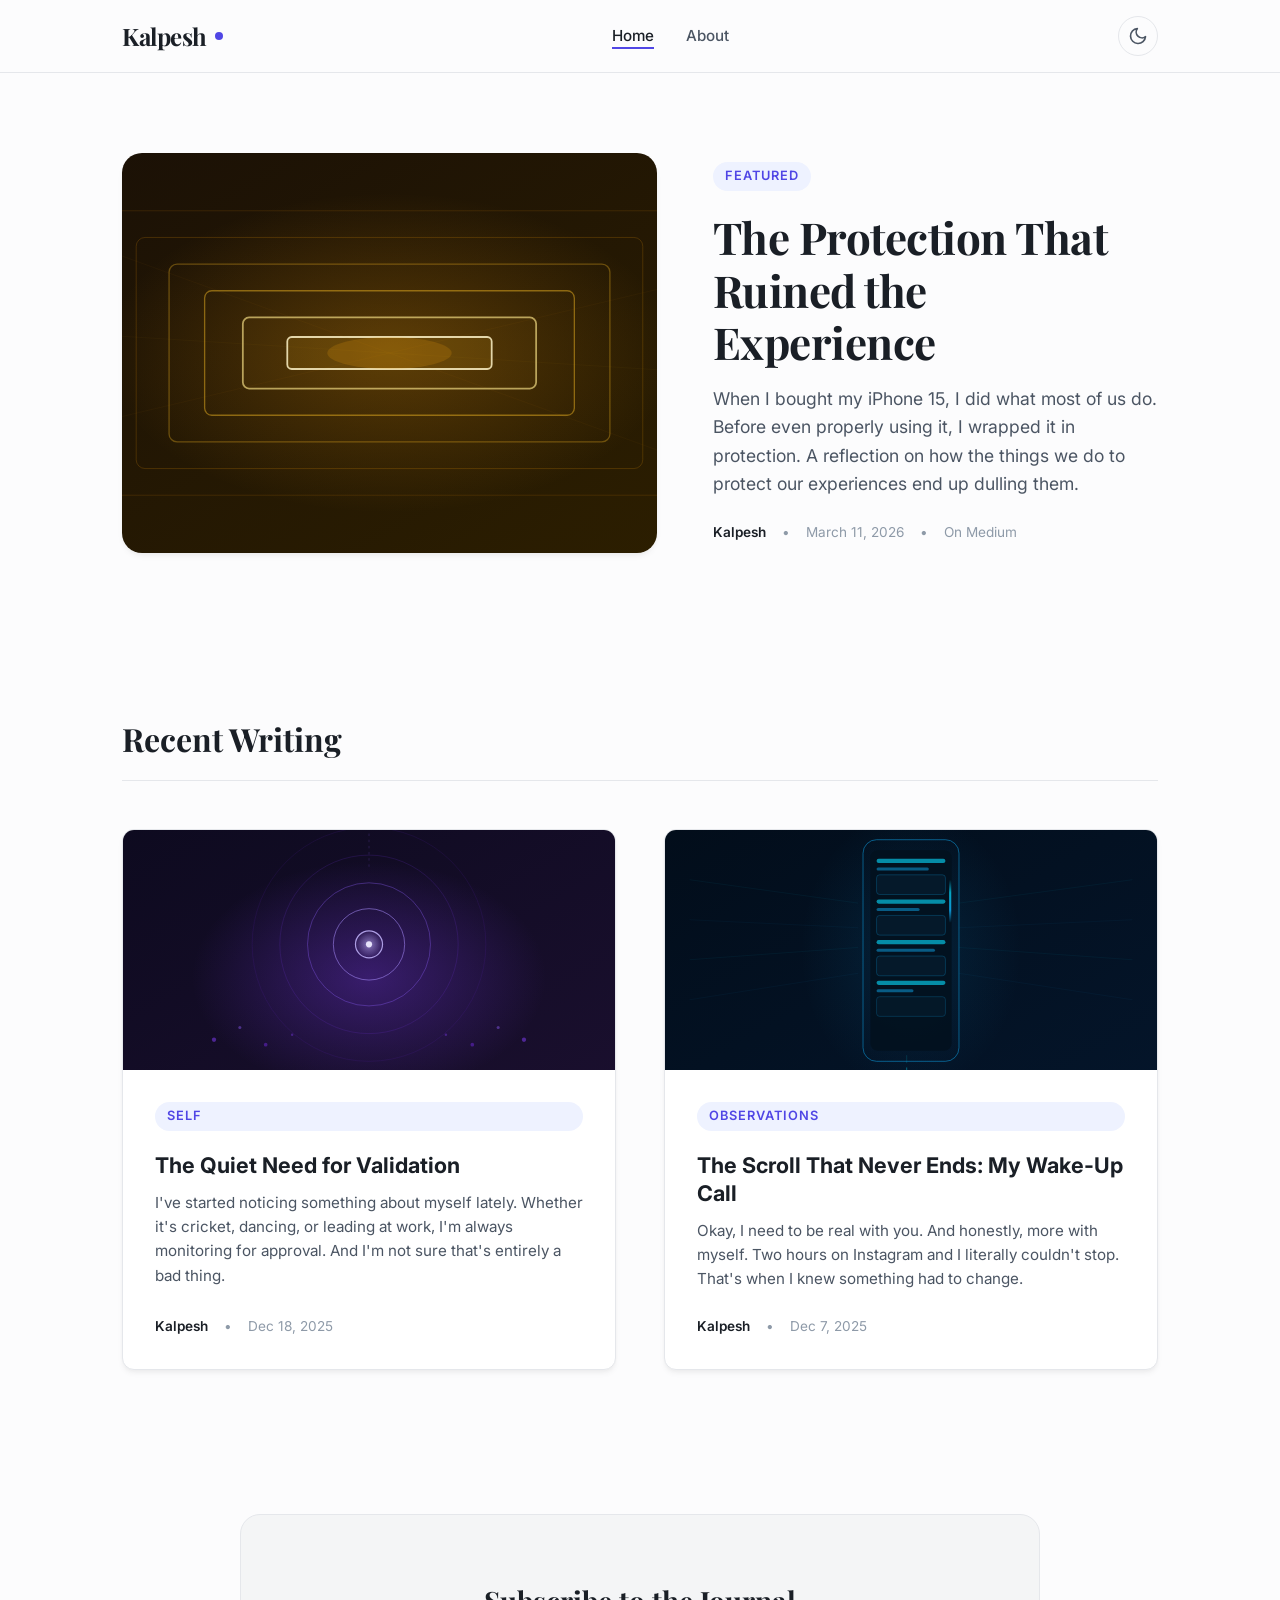
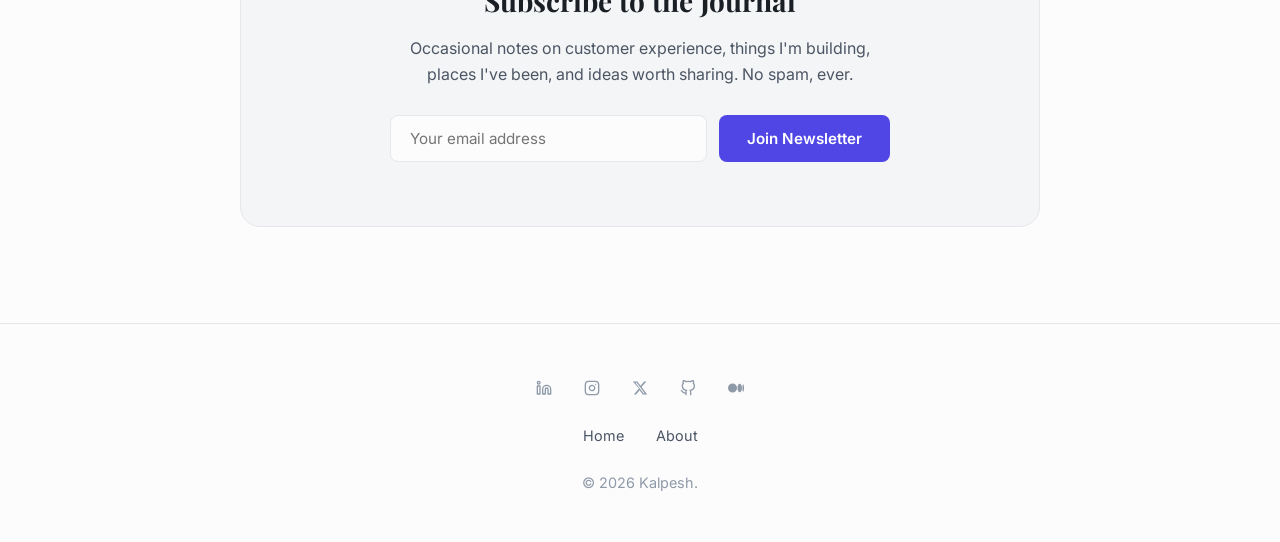
==== commit 00b9a0d6: "Add social links, update stats, add Medium to footer icons - Projects stat: 4+ → 6+, linked to GitHu" ====
--- a/index.html
+++ b/index.html
@@ -137,12 +137,28 @@
     <!-- Footer -->
     <footer>
         <div class="container">
+            <div class="footer-social">
+                <a href="https://in.linkedin.com/in/kalpesh-gohil-1b523165" target="_blank" rel="noopener" aria-label="LinkedIn">
+                    <svg viewBox="0 0 24 24" fill="none" stroke="currentColor" stroke-width="2" stroke-linecap="round" stroke-linejoin="round"><path d="M16 8a6 6 0 0 1 6 6v7h-4v-7a2 2 0 0 0-2-2 2 2 0 0 0-2 2v7h-4v-7a6 6 0 0 1 6-6z"/><rect x="2" y="9" width="4" height="12"/><circle cx="4" cy="4" r="2"/></svg>
+                </a>
+                <a href="https://www.instagram.com/kalpeshgohil21/" target="_blank" rel="noopener" aria-label="Instagram">
+                    <svg viewBox="0 0 24 24" fill="none" stroke="currentColor" stroke-width="2" stroke-linecap="round" stroke-linejoin="round"><rect x="2" y="2" width="20" height="20" rx="5" ry="5"/><path d="M16 11.37A4 4 0 1 1 12.63 8 4 4 0 0 1 16 11.37z"/><line x1="17.5" y1="6.5" x2="17.51" y2="6.5"/></svg>
+                </a>
+                <a href="https://x.com/kgohil2110" target="_blank" rel="noopener" aria-label="X (Twitter)">
+                    <svg viewBox="0 0 24 24" fill="currentColor"><path d="M18.244 2.25h3.308l-7.227 8.26 8.502 11.24H16.17l-4.714-6.231-5.401 6.231H2.748l7.73-8.835L1.254 2.25H8.08l4.713 6.231zm-1.161 17.52h1.833L7.084 4.126H5.117z"/></svg>
+                </a>
+                <a href="https://github.com/kalpesh211089" target="_blank" rel="noopener" aria-label="GitHub">
+                    <svg viewBox="0 0 24 24" fill="none" stroke="currentColor" stroke-width="2" stroke-linecap="round" stroke-linejoin="round"><path d="M9 19c-5 1.5-5-2.5-7-3m14 6v-3.87a3.37 3.37 0 0 0-.94-2.61c3.14-.35 6.44-1.54 6.44-7A5.44 5.44 0 0 0 20 4.77 5.07 5.07 0 0 0 19.91 1S18.73.65 16 2.48a13.38 13.38 0 0 0-7 0C6.27.65 5.09 1 5.09 1A5.07 5.07 0 0 0 5 4.77a5.44 5.44 0 0 0-1.5 3.78c0 5.42 3.3 6.61 6.44 7A3.37 3.37 0 0 0 9 18.13V22"/></svg>
+                </a>
+                <a href="https://medium.com/@kalpesh.gohil.21" target="_blank" rel="noopener" aria-label="Medium">
+                    <svg viewBox="0 0 24 24" fill="currentColor"><path d="M13.54 12a6.8 6.8 0 0 1-6.77 6.82A6.8 6.8 0 0 1 0 12a6.8 6.8 0 0 1 6.77-6.82A6.8 6.8 0 0 1 13.54 12zm7.42 0c0 3.54-1.51 6.42-3.38 6.42-1.87 0-3.39-2.88-3.39-6.42s1.52-6.42 3.39-6.42 3.38 2.88 3.38 6.42M24 12c0 3.17-.53 5.75-1.19 5.75-.66 0-1.19-2.58-1.19-5.75s.53-5.75 1.19-5.75C23.47 6.25 24 8.83 24 12z"/></svg>
+                </a>
+            </div>
             <ul class="footer-links">
                 <li><a href="index.html">Home</a></li>
                 <li><a href="about.html">About</a></li>
-                <li><a href="https://medium.com/@kalpesh.gohil.21" target="_blank" rel="noopener">Medium</a></li>
             </ul>
-            <p>&copy; 2026 Kalpesh. Built with Vanilla HTML, CSS & JavaScript.</p>
+            <p>&copy; 2026 Kalpesh.</p>
         </div>
     </footer>
 
--- a/css/style.css
+++ b/css/style.css
@@ -414,11 +414,41 @@
     margin-bottom: 1.5rem;
 }
 
+.social-links {
+    display: flex;
+    gap: 0.75rem;
+    margin: 1.75rem 0 0.5rem 0;
+}
+
+.social-links a {
+    display: flex;
+    align-items: center;
+    justify-content: center;
+    width: 2.5rem;
+    height: 2.5rem;
+    border-radius: 50%;
+    border: 1px solid var(--border-color);
+    color: var(--text-secondary);
+    transition: all var(--transition-speed) var(--transition-curve);
+}
+
+.social-links a:hover {
+    color: var(--accent);
+    border-color: var(--accent);
+    background-color: var(--accent-light);
+    transform: translateY(-2px);
+}
+
+.social-links svg {
+    width: 1.1rem;
+    height: 1.1rem;
+}
+
 .about-stats {
     display: grid;
-    grid-template-columns: repeat(3, 1fr);
+    grid-template-columns: repeat(auto-fit, minmax(130px, 1fr));
     gap: 2rem;
-    margin-top: 3rem;
+    margin-top: 2.5rem;
     border-top: 1px solid var(--border-color);
     padding-top: 2rem;
 }
@@ -650,6 +680,35 @@
     color: var(--text-primary);
 }
 
+.footer-social {
+    display: flex;
+    justify-content: center;
+    gap: 1rem;
+    margin-bottom: 1.25rem;
+}
+
+.footer-social a {
+    display: flex;
+    align-items: center;
+    justify-content: center;
+    width: 2rem;
+    height: 2rem;
+    border-radius: 50%;
+    color: var(--text-muted);
+    transition: color var(--transition-speed) var(--transition-curve),
+                transform var(--transition-speed) var(--transition-curve);
+}
+
+.footer-social a:hover {
+    color: var(--text-primary);
+    transform: translateY(-2px);
+}
+
+.footer-social svg {
+    width: 1rem;
+    height: 1rem;
+}
+
 /* --- Responsive Adaptations --- */
 @media (max-width: 900px) {
     .hero-wrapper {
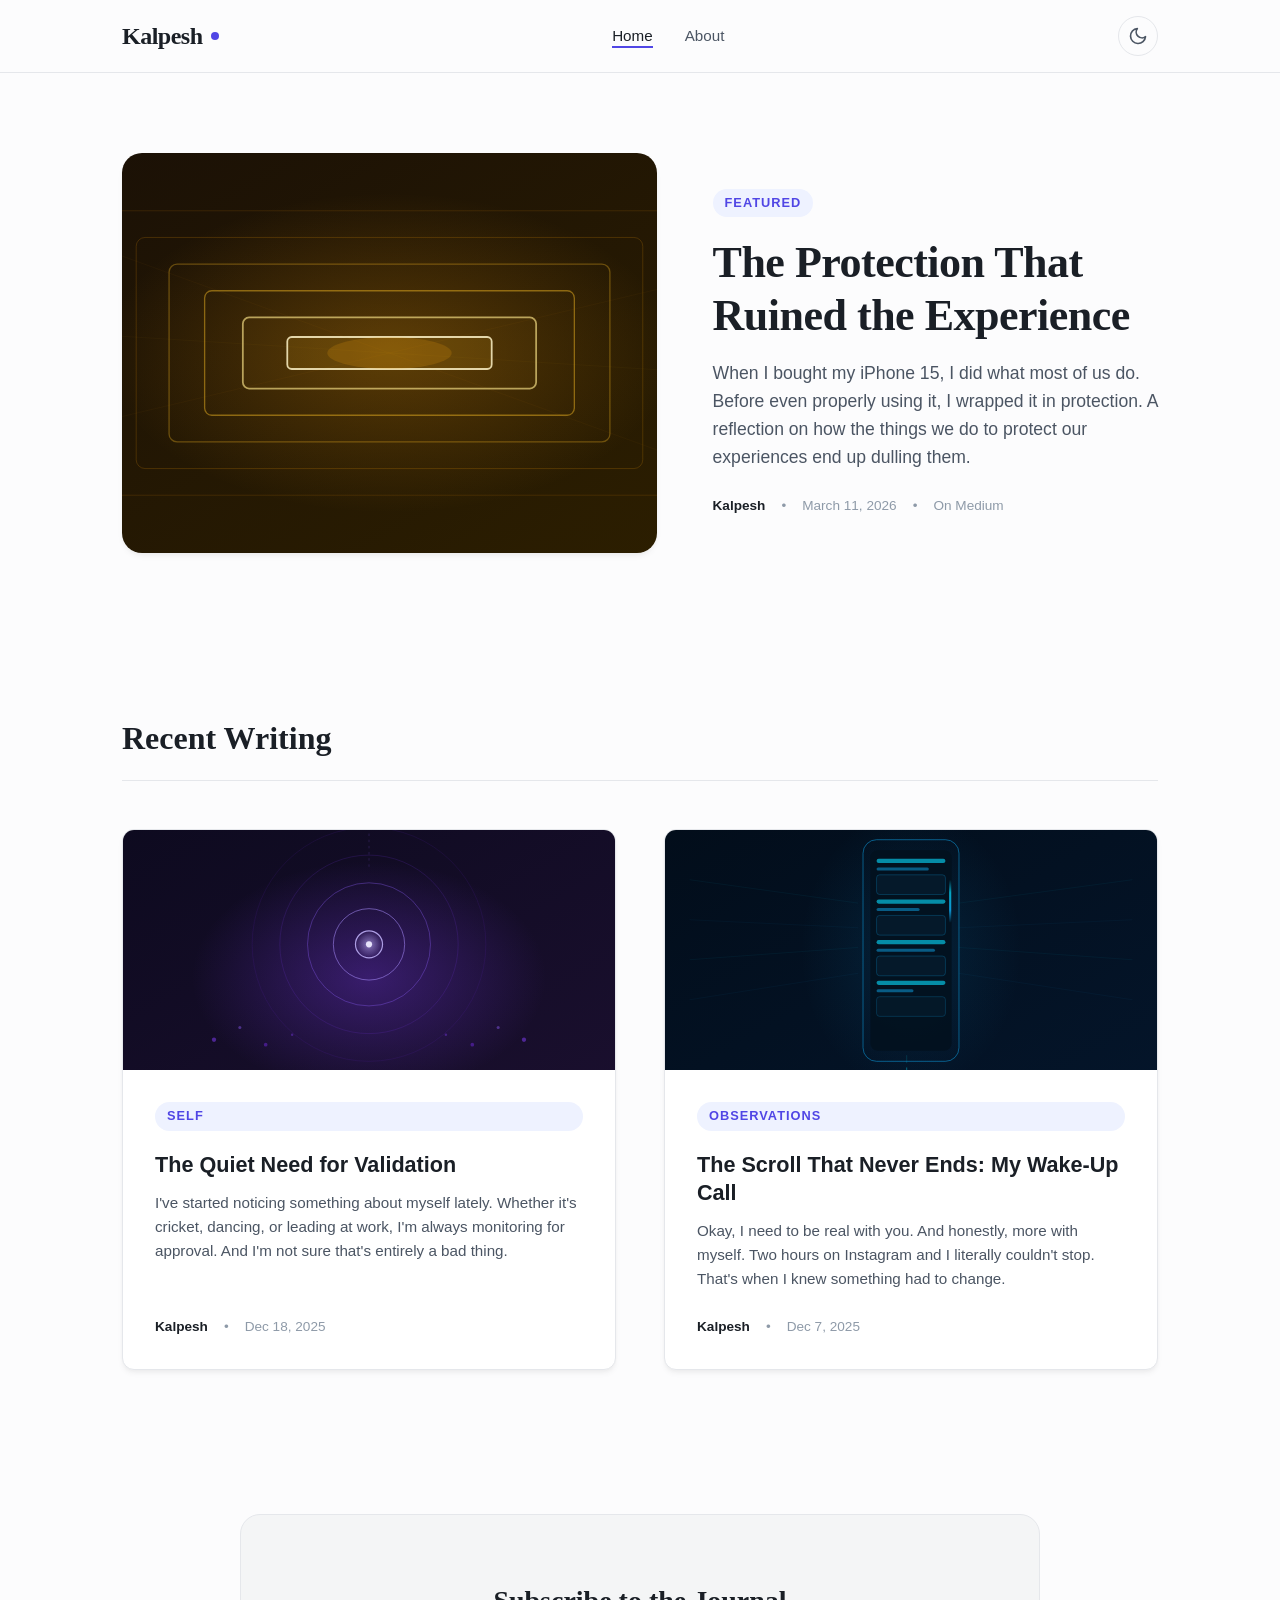
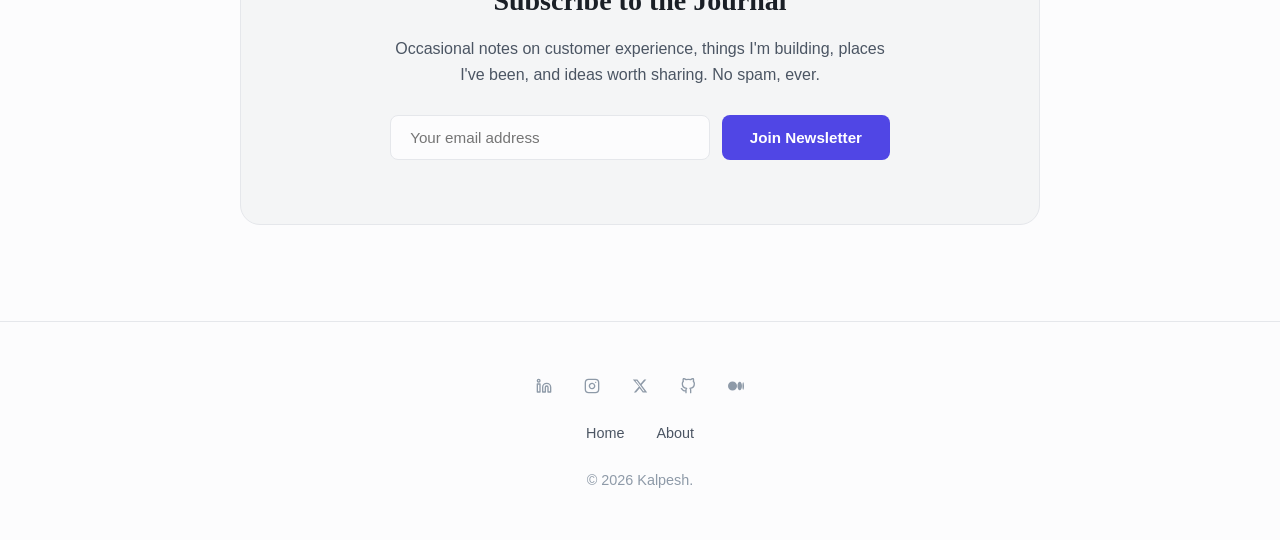
==== commit 9c89df5f: "Add CSP and Referrer-Policy security meta tags to all pages Co-Authored-By: Claude Sonnet 4.6 <norep" ====
--- a/index.html
+++ b/index.html
@@ -3,6 +3,8 @@
 <head>
     <meta charset="UTF-8">
     <meta name="viewport" content="width=device-width, initial-scale=1.0">
+    <meta http-equiv="Content-Security-Policy" content="default-src 'self'; style-src 'self' 'unsafe-inline'; script-src 'self'; img-src 'self' data:; font-src 'self'; form-action 'self'; object-src 'none'; base-uri 'self';">
+    <meta name="referrer" content="strict-origin-when-cross-origin">
     <title>Kalpesh Gohil — Journal</title>
     <meta name="description" content="A personal space where I write about customer experience, vibe coding, travel, and lessons from everyday life.">
     
